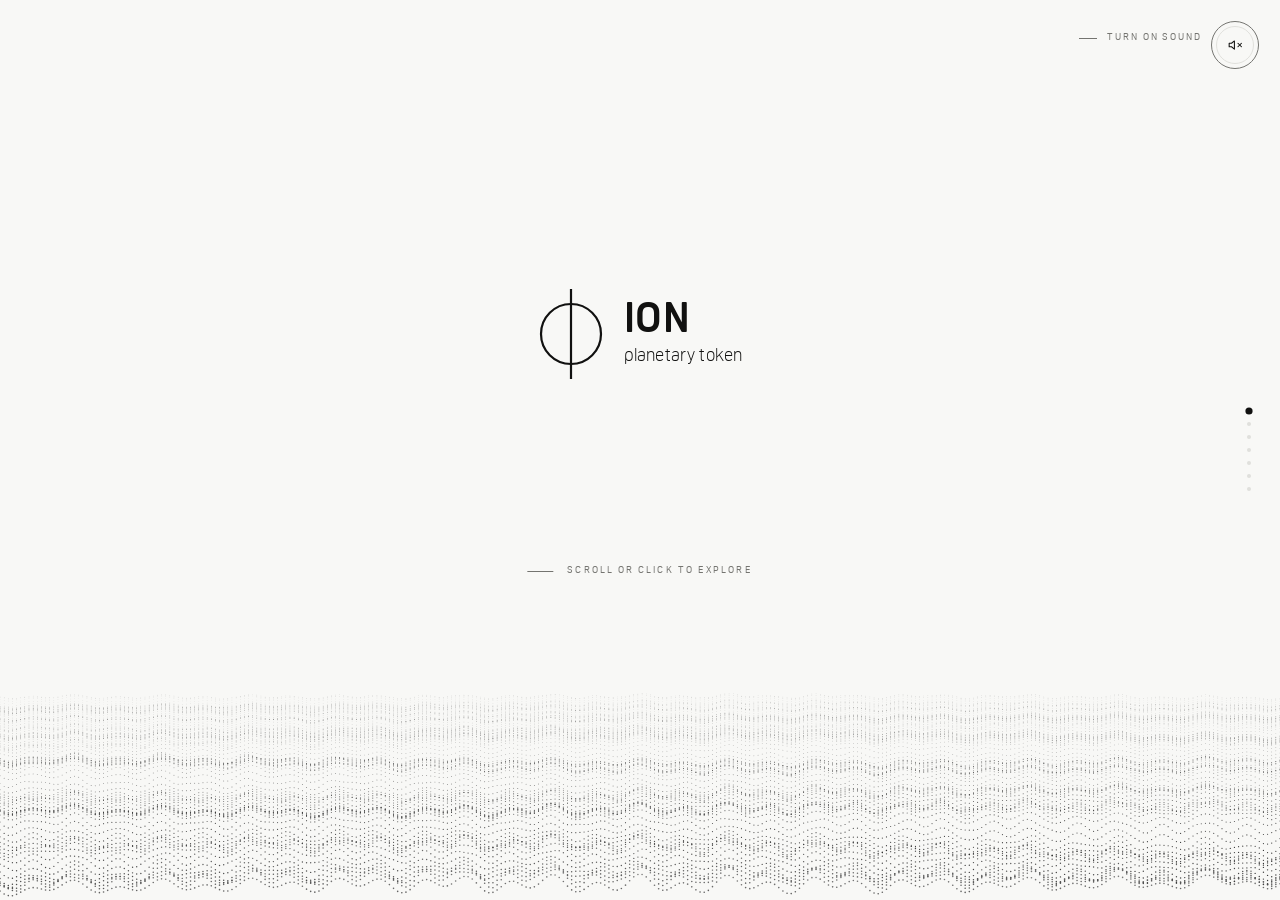
==== index.html @ 1d1debde "Initial commit: ION planetary token digital experience" ====
<!DOCTYPE html>
<html lang="en">
<head>
<meta charset="UTF-8">
<meta name="viewport" content="width=device-width, initial-scale=1.0">
<title>ION — Planetary Token</title>
<style>

/* ── FONTS ──────────────────────────────────────────────── */
@font-face {
  font-family: 'Oscine';
  src: url('web/oscine_lt-webfont.woff2') format('woff2'),
       url('web/oscine_lt-webfont.woff') format('woff');
  font-weight: 300; font-style: normal;
}
@font-face {
  font-family: 'Oscine';
  src: url('web/oscine_rg-webfont.woff2') format('woff2'),
       url('web/oscine_rg-webfont.woff') format('woff');
  font-weight: 400; font-style: normal;
}
@font-face {
  font-family: 'Oscine';
  src: url('web/oscine_it-webfont.woff2') format('woff2'),
       url('web/oscine_it-webfont.woff') format('woff');
  font-weight: 400; font-style: italic;
}
@font-face {
  font-family: 'Oscine';
  src: url('web/oscine_bd-webfont.woff2') format('woff2'),
       url('web/oscine_bd-webfont.woff') format('woff');
  font-weight: 700; font-style: normal;
}
@font-face {
  font-family: 'Oscine';
  src: url('web/oscine_xbd-webfont.woff2') format('woff2'),
       url('web/oscine_xbd-webfont.woff') format('woff');
  font-weight: 800; font-style: normal;
}

/* ── RESET ──────────────────────────────────────────────── */
*, *::before, *::after { box-sizing: border-box; margin: 0; padding: 0; }

/* ── TOKENS ─────────────────────────────────────────────── */
:root {
  --bg:     #F8F8F6;
  --ink:    #111110;
  --mid:    #747470;
  --faint:  #E0E0DC;
  --wave-h: 32vh;
  --pad:    clamp(20px, 6vw, 80px);
}

/* ── BASE ── no page scroll at all ─────────────────────── */
html, body {
  width: 100%; height: 100%;
  overflow: hidden;
}
body {
  font-family: 'Oscine', 'Helvetica Neue', sans-serif;
  background: var(--bg);
  color: var(--ink);
  -webkit-font-smoothing: antialiased;
}

/* ── WAVE CANVAS ────────────────────────────────────────── */
#wave-canvas {
  position: fixed;
  bottom: 0; left: 0;
  width: 100%; height: var(--wave-h);
  pointer-events: none;
  z-index: 20;
  -webkit-mask-image: linear-gradient(to bottom, transparent 0%, black 22%);
  mask-image: linear-gradient(to bottom, transparent 0%, black 22%);
}

/* ── SLIDES ──────────────────────────────────────────────────────── */
/* All slides stacked full-screen. Content centred. */
.slide {
  position: fixed;
  inset: 0;
  display: flex;
  flex-direction: column;
  justify-content: center;
  align-items: center;       /* centre blocks horizontally */
  text-align: left;
  padding: 80px var(--pad) calc(var(--wave-h) + 24px) var(--pad);
  opacity: 0;
  visibility: hidden;
  transition: opacity .65s ease, visibility 0s .65s;
  pointer-events: none;
  z-index: 5;
}
.slide.active {
  opacity: 1;
  visibility: visible;
  transition: opacity .65s ease, visibility 0s 0s;
  pointer-events: auto;
}

/* ── SPLASH ──────────────────────────────────────────────────────── */
.logo-wrap {
  display: flex; align-items: center; gap: 20px;
}
.logo-wrap svg { width: 66px; height: 90px; flex-shrink: 0; display: block; }
.logo-ion      { font-size: 42px; font-weight: 700; letter-spacing: .02em; line-height: 1; text-align: left; }
.logo-tag      { font-size: 18px; font-weight: 300; letter-spacing: .01em; margin-top: 4px; text-align: left; }

/* Scroll cue — centred, device-aware text via CSS */
.scroll-cue {
  position: absolute;
  bottom: calc(var(--wave-h) + 36px);
  left: 50%;
  transform: translateX(-50%);
  display: flex; align-items: center; gap: 14px;
  font-size: 9.5px; letter-spacing: .22em; text-transform: uppercase;
  color: var(--mid);
  white-space: nowrap;
  opacity: 0;
  animation: fadein .7s ease forwards 1.6s;
}
.cue-line {
  display: inline-block;
  width: 26px; height: 1px; background: var(--mid);
  transform-origin: left; transform: scaleX(0);
  animation: grow .5s ease forwards 2s;
}
/* Default: mouse / trackpad */
.cue-text::after  { content: 'Scroll or click to explore'; }
/* Touch device */
@media (pointer: coarse) {
  .cue-text::after { content: 'Scroll or tap to explore'; }
}

/* ── SECTION CONTENT ──────────────────────────────────────────── */
.lbl {
  font-size: 9.5px; font-weight: 400;
  letter-spacing: .23em; text-transform: uppercase;
  color: var(--mid);
  margin-bottom: 22px;
}
h1.hdl {
  font-size: clamp(28px, 3.8vw, 54px);
  font-weight: 700;
  line-height: 1.12;
  letter-spacing: -.025em;
  max-width: 560px;
  text-align: center;
}
.txt {
  font-size: clamp(15.5px, 1.3vw, 18px);
  font-weight: 300;
  line-height: 1.74;
  max-width: 560px;
  color: #2B2B29;
}
.txt p + p { margin-top: 1.1em; }

/* ── CLOSING ──────────────────────────────────────────────────────── */
#closing { /* inherits centred from .slide */ }

.qte {
  font-size: clamp(16px, 1.85vw, 23px);
  font-weight: 400; font-style: italic;
  line-height: 1.68;
  max-width: 640px;
  text-align: center;
}
.foot {
  margin-top: 48px;
  font-size: 11.5px; letter-spacing: .1em;
  color: var(--mid);
  display: flex; align-items: center; gap: 18px;
}
.foot a         { color: var(--mid); text-decoration: none; transition: color .2s; }
.foot a:hover   { color: var(--ink); }
.foot-sep       { color: var(--faint); }

/* ── FIXED SECTION LABEL ────────────────────────────────── */
#slide-label {
  position: fixed;
  top: 56px;
  left: 50%;
  transform: translateX(-50%);
  z-index: 100;
  font-size: 9.5px;
  font-weight: 400;
  letter-spacing: .23em;
  text-transform: uppercase;
  color: var(--mid);
  pointer-events: none;
  white-space: nowrap;
  transition: opacity .25s ease;
}

/* ── SOUND HINT (splash slide only) ─────────────────────── */
#sound-hint {
  position: fixed;
  top: 33px;         /* vertically centred on the 38px button at top:26px */
  right: 78px;       /* 26 margin + 38 button + 14 gap */
  z-index: 199;
  display: flex; align-items: center; gap: 10px;
  font-size: 9.5px; letter-spacing: .20em; text-transform: uppercase;
  color: var(--mid);
  white-space: nowrap;
  opacity: 0;
  transition: opacity .5s ease;
  pointer-events: none;
}
#sound-hint.show { opacity: 1; }
.sh-line {
  display: inline-block;
  width: 18px; height: 1px;
  background: currentColor; flex-shrink: 0;
}

/* ── SOUND BUTTON ───────────────────────────────────────── */
#snd-btn {
  position: fixed;
  top: 26px; right: 26px;
  z-index: 200;
  width: 38px; height: 38px;
  border-radius: 50%;
  border: 1px solid var(--faint);
  background: var(--bg);
  color: var(--ink);
  cursor: pointer;
  display: flex; align-items: center; justify-content: center;
  transition: border-color .2s, background .2s, color .2s;
  padding: 0;
}
#snd-btn:hover   { border-color: var(--ink); }
#snd-btn.playing { background: var(--ink); border-color: var(--ink); color: var(--bg); }
#snd-btn svg     { width: 14px; height: 14px; display: block; }

/* Pulsing ring shown while sound hasn’t been started yet */
#snd-btn.prompt::after {
  content: '';
  position: absolute;
  inset: -6px;
  border-radius: 50%;
  border: 1px solid var(--mid);
  animation: pulse-ring 1.8s ease-out infinite;
  pointer-events: none;
}

/* ── NAV DOTS ───────────────────────────────────────────── */
#nav-dots {
  position: fixed;
  right: 29px; top: 50%;
  transform: translateY(-50%);
  z-index: 200;
  display: flex; flex-direction: column; gap: 9px;
}
.nd {
  width: 4px; height: 4px;
  border-radius: 50%;
  background: var(--faint);
  border: none; padding: 0;
  cursor: pointer;
  transition: background .25s, transform .25s;
}
.nd.on { background: var(--ink); transform: scale(1.8); }

/* ── KEYFRAMES ──────────────────────────────────────────── */
@keyframes fadein {
  from { opacity: 0; }
  to   { opacity: 1; }
}
@keyframes grow {
  from { transform: scaleX(0); }
  to   { transform: scaleX(1); }
}
@keyframes pulse-ring {
  0%   { transform: scale(1);   opacity: .5; }
  100% { transform: scale(1.9); opacity: 0;  }
}

button:focus-visible { outline: 2px solid var(--ink); outline-offset: 3px; }

@media (prefers-reduced-motion: reduce) {
  *, *::before, *::after {
    animation-duration: .01ms !important;
    transition-duration: .01ms !important;
  }
}

/* ── TABLET (≤ 1024px) ──────────────────────────────────── */
@media (max-width: 1024px) {
  :root { --pad: max(32px, 5vw); }
}

/* ── MOBILE PORTRAIT (≤ 600px) ─────────────────────────── */
@media (max-width: 600px) {
  :root {
    --wave-h: 28vh;
    --pad: 24px;
  }

  /* Slide padding: less top, wave gap already handled by --wave-h */
  .slide { padding-top: 64px; }

  /* Logo: compact */
  .logo-wrap     { gap: 14px; }
  .logo-wrap svg { width: 46px; height: 62px; }
  .logo-ion      { font-size: 30px; }
  .logo-tag      { font-size: 14px; margin-top: 2px; }

  /* Label: sit just below status bar zone */
  #slide-label { top: 42px; }

  /* Sound button: tighter corner */
  #snd-btn { top: 16px; right: 16px; width: 34px; height: 34px; }
  #snd-btn svg { width: 12px; height: 12px; }
  #sound-hint { top: 23px; right: 64px; font-size: 8.5px; }

  /* Nav dots: smaller visuals, larger tap targets via padding */
  #nav-dots { right: 12px; gap: 10px; }
  .nd {
    width: 3px; height: 3px;
    padding: 10px;                 /* 23×23px tap area */
    background-clip: content-box;  /* colour only fills the 3px core */
    box-sizing: content-box;
  }
  .nd.on { transform: scale(2.2); }

  /* Scroll cue */
  .scroll-cue { bottom: calc(var(--wave-h) + 20px); font-size: 8.5px; }

  /* Content widths: let text fill the screen */
  h1.hdl { max-width: 100%; font-size: clamp(24px, 7vw, 36px); }
  .txt   { max-width: 100%; font-size: clamp(15px, 4vw, 17px); }
  .qte   { max-width: 100%; font-size: clamp(15px, 4vw, 18px); }

  /* Footer: wrap gracefully */
  .foot { flex-wrap: wrap; gap: 10px; margin-top: 28px; font-size: 11px; }
}

/* ── LANDSCAPE / SHORT SCREENS (≤ 500px tall) ───────────── */
@media (max-height: 500px) {
  :root { --wave-h: 22vh; }

  .slide {
    padding-top: 40px;
    padding-bottom: calc(var(--wave-h) + 12px);
  }

  #slide-label { top: 12px; }
  #snd-btn     { top: 8px; right: 12px; width: 30px; height: 30px; }
  #snd-btn svg { width: 11px; height: 11px; }
  #sound-hint  { top: 10px; right: 54px; font-size: 8px; }
  #nav-dots    { right: 10px; gap: 8px; }

  .logo-wrap svg { width: 32px; height: 44px; }
  .logo-ion      { font-size: 24px; }
  .logo-tag      { font-size: 12px; }

  h1.hdl { font-size: clamp(20px, 4vh, 32px); }
  .txt   { font-size: clamp(13px, 2.5vh, 16px); line-height: 1.55; }
  .txt p + p { margin-top: .7em; }

  .scroll-cue { bottom: calc(var(--wave-h) + 10px); }
  .foot       { margin-top: 14px; }
}

</style>
</head>
<body>

<!-- WAVE -->
<canvas id="wave-canvas" aria-hidden="true"></canvas>

<!-- no <audio> element needed — loaded via XHR into AudioBuffer for gapless loop -->

<!-- SOUND BUTTON -->
<button id="snd-btn" aria-label="Toggle sound" title="Sound">
  <svg id="ico-off" xmlns="http://www.w3.org/2000/svg" viewBox="0 0 24 24"
       fill="none" stroke="currentColor" stroke-width="1.8"
       stroke-linecap="round" stroke-linejoin="round">
    <polygon points="11 5 6 9 2 9 2 15 6 15 11 19 11 5"/>
    <line x1="23" y1="9" x2="17" y2="15"/>
    <line x1="17" y1="9" x2="23" y2="15"/>
  </svg>
  <svg id="ico-on" style="display:none" xmlns="http://www.w3.org/2000/svg" viewBox="0 0 24 24"
       fill="none" stroke="currentColor" stroke-width="1.8"
       stroke-linecap="round" stroke-linejoin="round">
    <polygon points="11 5 6 9 2 9 2 15 6 15 11 19 11 5"/>
    <path d="M15.54 8.46a5 5 0 0 1 0 7.07"/>
    <path d="M19.07 4.93a10 10 0 0 1 0 14.14"/>
  </svg>
</button>

<!-- SOUND HINT -->
<div id="sound-hint" aria-hidden="true">
  <span class="sh-line"></span>Turn on sound
</div>

<!-- NAV DOTS -->
<nav id="nav-dots" aria-label="Slide navigation"></nav>

<!-- FIXED SECTION LABEL — always same position, text updated by JS -->
<div id="slide-label"></div>

<!-- ══════════════════════════════════════════
     SLIDES — all fixed, stacked, fade in/out
══════════════════════════════════════════ -->

<!-- 0: Splash -->
<section id="splash" class="slide">
  <div class="logo-wrap">
    <svg viewBox="0 0 66 90" fill="none" xmlns="http://www.w3.org/2000/svg">
      <line x1="33" y1="0" x2="33" y2="90" stroke="#111110" stroke-width="2.2"/>
      <circle cx="33" cy="45" r="30" stroke="#111110" stroke-width="2.2"/>
    </svg>
    <div>
      <div class="logo-ion">ION</div>
      <div class="logo-tag">planetary token</div>
    </div>
  </div>
  <div class="scroll-cue">
    <span class="cue-line"></span>
    <span class="cue-text"></span>
  </div>
</section>

<!-- 1: How -->
<section class="slide">
  <h1 class="hdl">ION and The Works will<br>transform the flow of money.</h1>
</section>

<!-- 2: The Problem -->
<section class="slide">
  <div class="txt">
    <p>Money is a system for directing economic activity. Banks create money used by companies through credit. Companies use that capital to grow and generate returns for shareholders.</p>
    <p>This creates a structural problem. Financial return can be measured directly, while the impact on nature often cannot. Capital flows towards activities that create financial value while damaging biodiversity, resources, soil, water and human wellbeing.</p>
  </div>
</section>

<!-- 3: The Answer -->
<section class="slide">
  <div class="txt">
    <p>The answer is to change where money flows. This is where ION comes in.</p>
    <p>ION can best be perceived as a bank account within the Nature Banking principle. It allows capital to grow according to a natural growth curve while supporting human wellbeing, nature and beyond through direct investment in the products and services of The Works.</p>
    <p>The Works develops technologies, products and services that are fully aligned with human wellbeing, nature and beyond. The Works remains focused on research and development and works with aligned production and distribution partners to bring its innovations into the world.</p>
    <p>The returns generated by these activities flow back to the ION holder, further product development and the guardians of nature. In this way, capital does not simply seek financial return. It flows forward on behalf of future generations.</p>
  </div>
</section>

<!-- 4: ION vs Bank -->
<section class="slide">
  <div class="txt">
    <p>An ION account can exist perfectly well next to a regular bank account. They serve different purposes. A regular bank account connects you to the conventional economy, where capital can support activities with negative effects on human wellbeing, nature and beyond. An ION account connects you to an economy designed to create positive effects.</p>
  </div>
</section>

<!-- 5: Natural Use -->
<section class="slide">
  <div class="txt">
    <p>The most natural use of ION is for the part of your capital that can be patient. Instead of needing that capital to remain immediately available, it can be placed on an ION account and allowed to grow according to its natural growth curve while supporting human wellbeing, nature and beyond.</p>
  </div>
</section>

<!-- 6: Closing -->
<section id="closing" class="slide">
  <p class="qte">In this system, ION carries the financial flow. The Works develops what comes next. Production and distribution partners bring innovations into the world. The returns flow back into the system, allowing capital to keep moving forward.</p>
  <div class="foot">
    <a href="https://www.ION.fund" target="_blank" rel="noopener">www.ION.fund</a>
    <span class="foot-sep">·</span>
    <a href="https://www.theworks.info" target="_blank" rel="noopener">www.theworks.info</a>
  </div>
</section>

<script>
/* ════════════════════════════════════════════════
   WAVE — dense 3D grid + Faraday standing-wave modes
   Modes are driven by 4 live audio frequency bands.
   When sound is off the surface is static.
════════════════════════════════════════════════ */
;(function () {
  var canvas = document.getElementById('wave-canvas');
  var ctx    = canvas.getContext('2d');
  var W = 0, H = 0;
  var worldW, worldD, focalLen, camY, hY, wAmp;

  function resize() {
    var dpr  = window.devicePixelRatio || 1;
    var rect = canvas.getBoundingClientRect();
    W = canvas.width  = rect.width  * dpr;
    H = canvas.height = rect.height * dpr;
    hY       = H * 0.055;
    camY     = H - hY;
    focalLen = H * 0.82;
    worldD   = focalLen * 2.8;
    worldW   = W * 1.15;
    wAmp     = H * 0.10;
  }
  resize();
  window.addEventListener('resize', function () { resize(); if (!running) drawFrame(); });

  // Dense grid — same column count every row; perspective handles compression.
  var COLS = 310;
  var ROWS = 105;

  // Faraday band amplitudes — driven by time, not audio.
  // Each band oscillates at a different rate so the four standing-wave
  // modes naturally phase in and out, producing ever-changing patterns.
  var bands = [0, 0, 0, 0];

  function updateBands(t) {
    bands[0] = 0.48 + 0.30 * Math.sin(t * 0.27);
    bands[1] = 0.40 + 0.28 * Math.sin(t * 0.43 + 1.6);
    bands[2] = 0.32 + 0.22 * Math.cos(t * 0.61 + 3.1);
    bands[3] = 0.20 + 0.15 * Math.sin(t * 0.89 + 0.8);
  }

  // Faraday standing-wave surface
  // Base slow wave gives a beautiful frozen shape when paused.
  // Modes 1-4 are driven by audio bands and create standing-wave patterns.
  function wShape(wx, wz, t) {
    var kx = Math.PI * 3.2 / worldW;
    var kz = Math.PI * 9.0 / worldD;

    // Base — gentle travelling wave always present when running
    var base =
      Math.sin(wz*kz*1.0  + wx*kx*0.28 + t*0.65) * 0.20 +
      Math.sin(wz*kz*0.55 - wx*kx*0.52 + t*0.48) * 0.14 +
      Math.cos(wz*kz*0.38 + wx*kx*0.18 + t*0.60) * 0.08;

    // Spatial base for Faraday modes (scale to world coords)
    var kF = Math.PI * 5.5 / Math.min(worldW, worldD);

    // Mode 1 — parallel ridges running across Z (driven by sub-bass)
    var m1 = bands[0] * 0.60 *
      (Math.cos(kF * 2.2 * wz) + Math.cos(kF * 2.2 * wx) * 0.45) *
      Math.cos(t * 1.25);

    // Mode 2 — diagonal standing wave, 45° rotated (driven by low-mid)
    var kD = kF * 3.4 * 0.7071;
    var m2 = bands[1] * 0.50 *
      Math.cos(kD * (wx + wz)) *
      Math.cos(kD * (wx - wz)) *
      Math.cos(t * 2.15);

    // Mode 3 — hexagonal-ish 3-wave superposition (driven by high-mid)
    var kH = kF * 5.0;
    var m3 = bands[2] * 0.38 * (
      Math.cos(kH * wx) * Math.cos(kH * wz * 0.866) +
      Math.cos(kH * (wx * 0.5 + wz * 0.866)) * 0.5
    ) * Math.cos(t * 3.40);

    // Mode 4 — fine ripple, transient high-freq bursts (driven by high)
    var m4 = bands[3] * 0.28 *
      Math.sin(kF * 7.5 * wx) * Math.sin(kF * 7.5 * wz) *
      Math.cos(t * 5.20);

    return base + m1 + m2 + m3 + m4;
  }

  // Pause/resume time tracking
  var running  = false;
  var accum    = 0;
  var runStart = null;
  var rafId    = null;

  function currentT() {
    return accum + (running && runStart ? (performance.now() - runStart) / 1000 : 0);
  }

  function drawFrame() {
    var t = currentT();
    updateBands(t);          // time-driven Faraday amplitudes
    var dpr = window.devicePixelRatio || 1;
    ctx.clearRect(0, 0, W, H);

    for (var row = 0; row < ROWS; row++) {
      var worldZ = (1 - row / (ROWS - 1)) * worldD;
      var scale  = focalLen / (focalLen + worldZ);
      var dotR   = Math.max(0.16 * dpr, scale * 0.80 * dpr);

      for (var col = 0; col < COLS; col++) {
        var waveX  = (col / (COLS - 1) - 0.5) * worldW;  // wave-space X (for wave fn)
        var wv     = wShape(waveX, worldZ, t);
        var worldY = wAmp * wv;
        var sx     = (col / (COLS - 1)) * W;               // full-width: no X perspective
        var sy     = hY + (camY - worldY) * scale;

        if (sx < -dotR || sx > W + dotR) continue;
        if (sy < -dotR || sy > H + dotR) continue;

        var bright    = Math.round(8 + ((wv + 1) * 0.5) * 108);
        var depthFade = Math.min(1, scale * 1.7);
        var alpha     = Math.max(0, depthFade * 0.88);

        ctx.beginPath();
        ctx.arc(sx, sy, dotR, 0, 6.2832);
        ctx.fillStyle = 'rgba(' + bright + ',' + bright + ',' + bright + ',' + alpha + ')';
        ctx.fill();
      }
    }

    if (running) rafId = requestAnimationFrame(drawFrame);
  }

  // Static frame on load
  drawFrame();

  window.__ionWaveResume = function () {
    if (running) return;
    running  = true;
    runStart = performance.now();
    rafId    = requestAnimationFrame(drawFrame);
  };

  window.__ionWavePause = function () {
    if (!running) return;
    accum   += (performance.now() - (runStart || performance.now())) / 1000;
    runStart = null;
    running  = false;
    if (rafId) { cancelAnimationFrame(rafId); rafId = null; }
  };
}());


/* ════════════════════════════════════════════════
   AUDIO — plain HTML5, no Web Audio API
════════════════════════════════════════════════ */
;(function () {
  var btn    = document.getElementById('snd-btn');
  var icoOff = document.getElementById('ico-off');
  var icoOn  = document.getElementById('ico-on');

  var el = document.createElement('audio');
  el.src     = 'audio/bubbling.mp3';
  el.loop    = true;
  el.preload = 'auto';
  el.style.display = 'none';
  document.body.appendChild(el);

  var active = false;

  btn.addEventListener('click', function () {
    if (active) {
      el.pause();
      active = false;
      icoOn.style.display  = 'none';
      icoOff.style.display = '';
      btn.classList.remove('playing');
      if (window.__ionWavePause) window.__ionWavePause();
    } else {
      el.play()
        .then(function () {
          active = true;
          icoOff.style.display = 'none';
          icoOn.style.display  = '';
          btn.classList.add('playing');
          window.__ionSoundStarted = true;
          btn.classList.remove('prompt');
          var hint = document.getElementById('sound-hint');
          if (hint) hint.classList.remove('show');
          if (window.__ionWaveResume) window.__ionWaveResume();
        })
        .catch(function (e) { console.warn('ION audio:', e); });
    }
  });
}());


/* ════════════════════════════════════════════════
   SLIDES — wheel / touch / keyboard navigation
   No page scroll. Content fades in / out in place.
════════════════════════════════════════════════ */
;(function () {
  var slides   = Array.from(document.querySelectorAll('.slide'));
  var navEl    = document.getElementById('nav-dots');
  var labelEl  = document.getElementById('slide-label');
  var hintEl   = document.getElementById('sound-hint');
  var sndBtn   = document.getElementById('snd-btn');
  var cur      = 0;
  var locked   = false;
  var LOCK_MS  = 700;
  var hintTimer = null;

  function setSoundHint(idx) {
    clearTimeout(hintTimer);
    if (idx === 0 && !window.__ionSoundStarted) {
      // Delay so the hint appears after the slide has faded in
      hintTimer = setTimeout(function () {
        hintEl.classList.add('show');
        sndBtn.classList.add('prompt');
      }, 900);
    } else {
      hintEl.classList.remove('show');
      // Keep .prompt only if still on splash; remove otherwise
      if (idx !== 0) sndBtn.classList.remove('prompt');
    }
  }

  // Label for each slide index. Empty string = no label shown.
  var LABELS = [
    '',                               // 0: Splash
    'How',                            // 1
    'The Problem',                    // 2
    'The Answer',                     // 3
    'ION vs. a Regular Bank Account', // 4
    'The Most Natural Use of ION',    // 5
    ''                                // 6: Closing
  ];

  function updateLabel(idx) {
    var text = LABELS[idx] || '';
    // If label text is identical to current, skip animation
    if (labelEl.textContent === text) return;
    labelEl.style.opacity = '0';
    setTimeout(function () {
      labelEl.textContent = text;
      labelEl.style.opacity = text ? '1' : '0';
    }, 200);
  }

  /* Build nav dots */
  slides.forEach(function (_, i) {
    var d = document.createElement('button');
    d.className = 'nd';
    d.setAttribute('aria-label', 'Slide ' + (i + 1));
    d.addEventListener('click', function () { go(i); });
    navEl.appendChild(d);
  });
  var dots = Array.from(navEl.querySelectorAll('.nd'));

  function updateDots() {
    dots.forEach(function (d, i) { d.classList.toggle('on', i === cur); });
  }

  function go(idx) {
    if (locked) return;
    // Wrap around at both ends
    if (idx >= slides.length) idx = 0;
    if (idx < 0) idx = slides.length - 1;
    if (idx === cur) return;

    locked = true;
    slides[cur].classList.remove('active');
    cur = idx;
    slides[cur].classList.add('active');
    updateDots();
    updateLabel(idx);
    setSoundHint(idx);
    setTimeout(function () { locked = false; }, LOCK_MS);
  }

  /* Show first slide */
  slides[0].classList.add('active');
  updateDots();
  updateLabel(0);
  setSoundHint(0);

  /* ── Click / Tap anywhere to advance ── */
  document.addEventListener('click', function (e) {
    // Let buttons (sound, nav dots) and links handle themselves
    if (e.target.closest('button, a')) return;
    go(cur + 1);
  });

  /* ── Wheel ── */
  window.addEventListener('wheel', function (e) {
    if (e.deltaY > 20)       go(cur + 1);
    else if (e.deltaY < -20) go(cur - 1);
  }, { passive: true });

  /* ── Keyboard ── */
  window.addEventListener('keydown', function (e) {
    if (e.key === 'ArrowDown' || e.key === 'ArrowRight' || e.key === 'PageDown') go(cur + 1);
    if (e.key === 'ArrowUp'   || e.key === 'ArrowLeft'  || e.key === 'PageUp')   go(cur - 1);
  });

  /* ── Touch ── */
  var ty0 = 0;
  window.addEventListener('touchstart', function (e) {
    ty0 = e.touches[0].clientY;
  }, { passive: true });
  window.addEventListener('touchend', function (e) {
    var d = ty0 - e.changedTouches[0].clientY;
    if (d > 40)       go(cur + 1);
    else if (d < -40) go(cur - 1);
  }, { passive: true });
}());
</script>
</body>
</html>
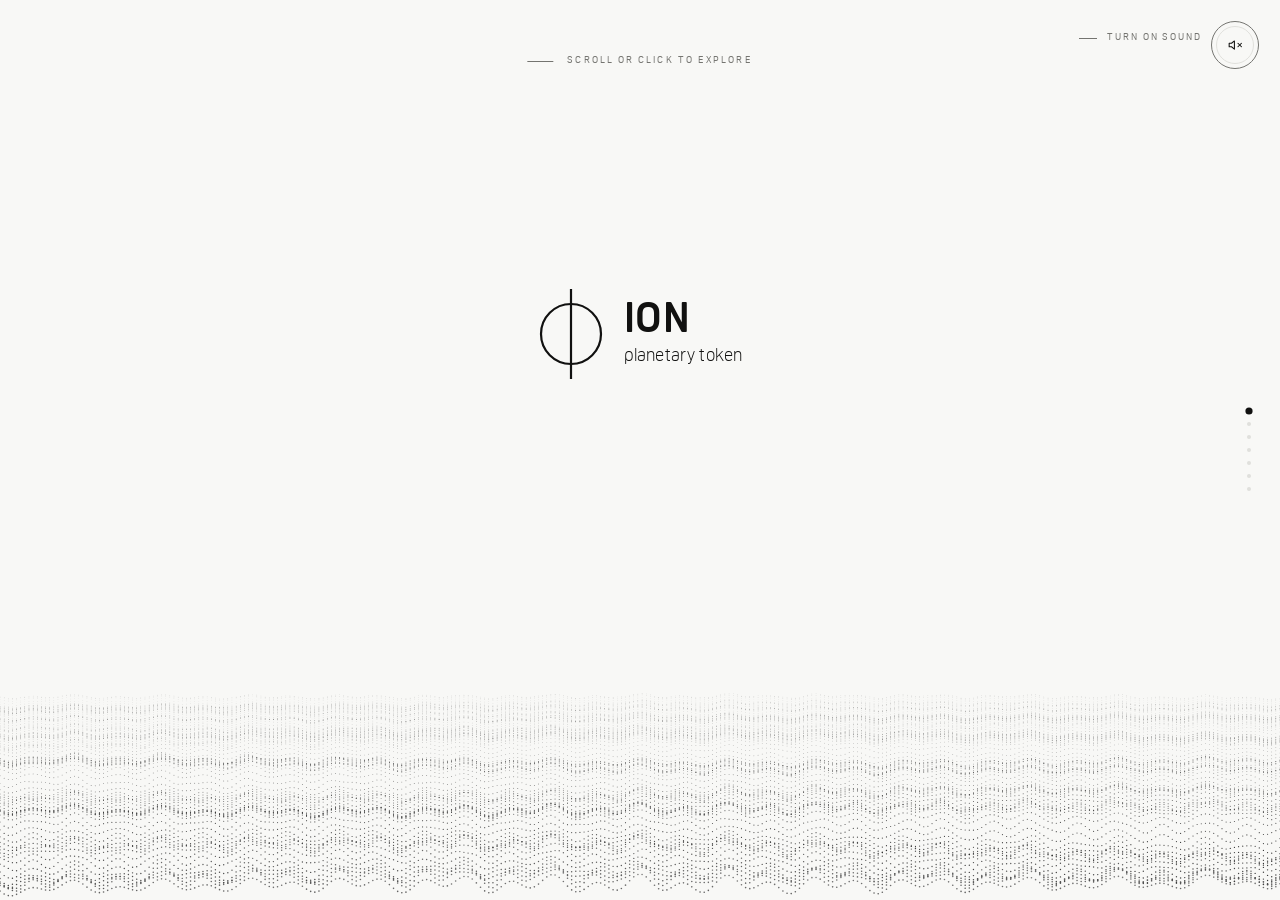
==== commit 5281ebe2: "Readability fixes: scroll cue to label position, remove forced headline break, body text margin" ====
--- a/index.html
+++ b/index.html
@@ -83,7 +83,7 @@
   flex-direction: column;
   justify-content: center;
   align-items: center;       /* centre blocks horizontally */
-  text-align: left;
+  text-align: center;
   padding: 80px var(--pad) calc(var(--wave-h) + 24px) var(--pad);
   opacity: 0;
   visibility: hidden;
@@ -106,10 +106,10 @@
 .logo-ion      { font-size: 42px; font-weight: 700; letter-spacing: .02em; line-height: 1; text-align: left; }
 .logo-tag      { font-size: 18px; font-weight: 300; letter-spacing: .01em; margin-top: 4px; text-align: left; }
 
-/* Scroll cue — centred, device-aware text via CSS */
+/* Scroll cue — fixed at same position as section labels */
 .scroll-cue {
-  position: absolute;
-  bottom: calc(var(--wave-h) + 36px);
+  position: fixed;
+  top: 56px;
   left: 50%;
   transform: translateX(-50%);
   display: flex; align-items: center; gap: 14px;
@@ -153,6 +153,7 @@
   line-height: 1.74;
   max-width: 560px;
   color: #2B2B29;
+  margin-top: 8px;
 }
 .txt p + p { margin-top: 1.1em; }
 
@@ -425,7 +426,7 @@
 
 <!-- 1: How -->
 <section class="slide">
-  <h1 class="hdl">ION and The Works will<br>transform the flow of money.</h1>
+  <h1 class="hdl">ION and The Works will transform the flow of money.</h1>
 </section>
 
 <!-- 2: The Problem -->
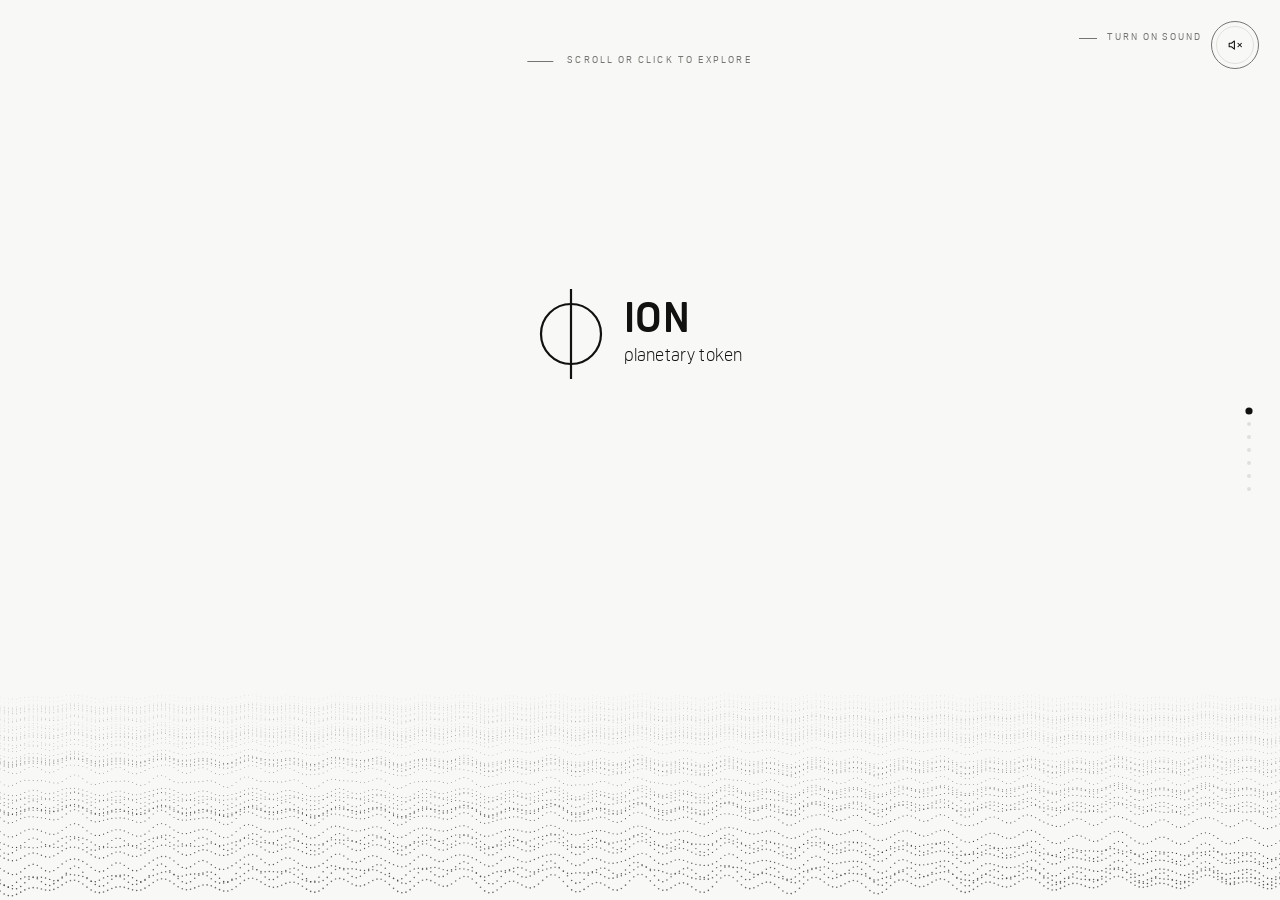
==== commit e793dd90: "Mobile fixes: hide nav dots, dynamic wave grid density" ====
--- a/index.html
+++ b/index.html
@@ -315,15 +315,8 @@
   #snd-btn svg { width: 12px; height: 12px; }
   #sound-hint { top: 23px; right: 64px; font-size: 8.5px; }
 
-  /* Nav dots: smaller visuals, larger tap targets via padding */
-  #nav-dots { right: 12px; gap: 10px; }
-  .nd {
-    width: 3px; height: 3px;
-    padding: 10px;                 /* 23×23px tap area */
-    background-clip: content-box;  /* colour only fills the 3px core */
-    box-sizing: content-box;
-  }
-  .nd.on { transform: scale(2.2); }
+  /* Nav dots: hidden on mobile — swipe is the interaction */
+  #nav-dots { display: none; }
 
   /* Scroll cue */
   .scroll-cue { bottom: calc(var(--wave-h) + 20px); font-size: 8.5px; }
@@ -350,7 +343,7 @@
   #snd-btn     { top: 8px; right: 12px; width: 30px; height: 30px; }
   #snd-btn svg { width: 11px; height: 11px; }
   #sound-hint  { top: 10px; right: 54px; font-size: 8px; }
-  #nav-dots    { right: 10px; gap: 8px; }
+  #nav-dots    { display: none; }
 
   .logo-wrap svg { width: 32px; height: 44px; }
   .logo-ion      { font-size: 24px; }
@@ -482,6 +475,8 @@
   var ctx    = canvas.getContext('2d');
   var W = 0, H = 0;
   var worldW, worldD, focalLen, camY, hY, wAmp;
+  var COLS = 310;
+  var ROWS = 105;
 
   function resize() {
     var dpr  = window.devicePixelRatio || 1;
@@ -494,13 +489,15 @@
     worldD   = focalLen * 2.8;
     worldW   = W * 1.15;
     wAmp     = H * 0.10;
+    // Scale grid density to CSS screen size so dots never merge into lines.
+    // Target ~4 CSS px between dot centres on any device.
+    var cssW = rect.width;
+    var cssH = rect.height;
+    COLS = Math.max(50,  Math.min(310, Math.round(cssW / 4)));
+    ROWS = Math.max(30,  Math.min(105, Math.round(cssH / 5)));
   }
   resize();
   window.addEventListener('resize', function () { resize(); if (!running) drawFrame(); });
-
-  // Dense grid — same column count every row; perspective handles compression.
-  var COLS = 310;
-  var ROWS = 105;
 
   // Faraday band amplitudes — driven by time, not audio.
   // Each band oscillates at a different rate so the four standing-wave
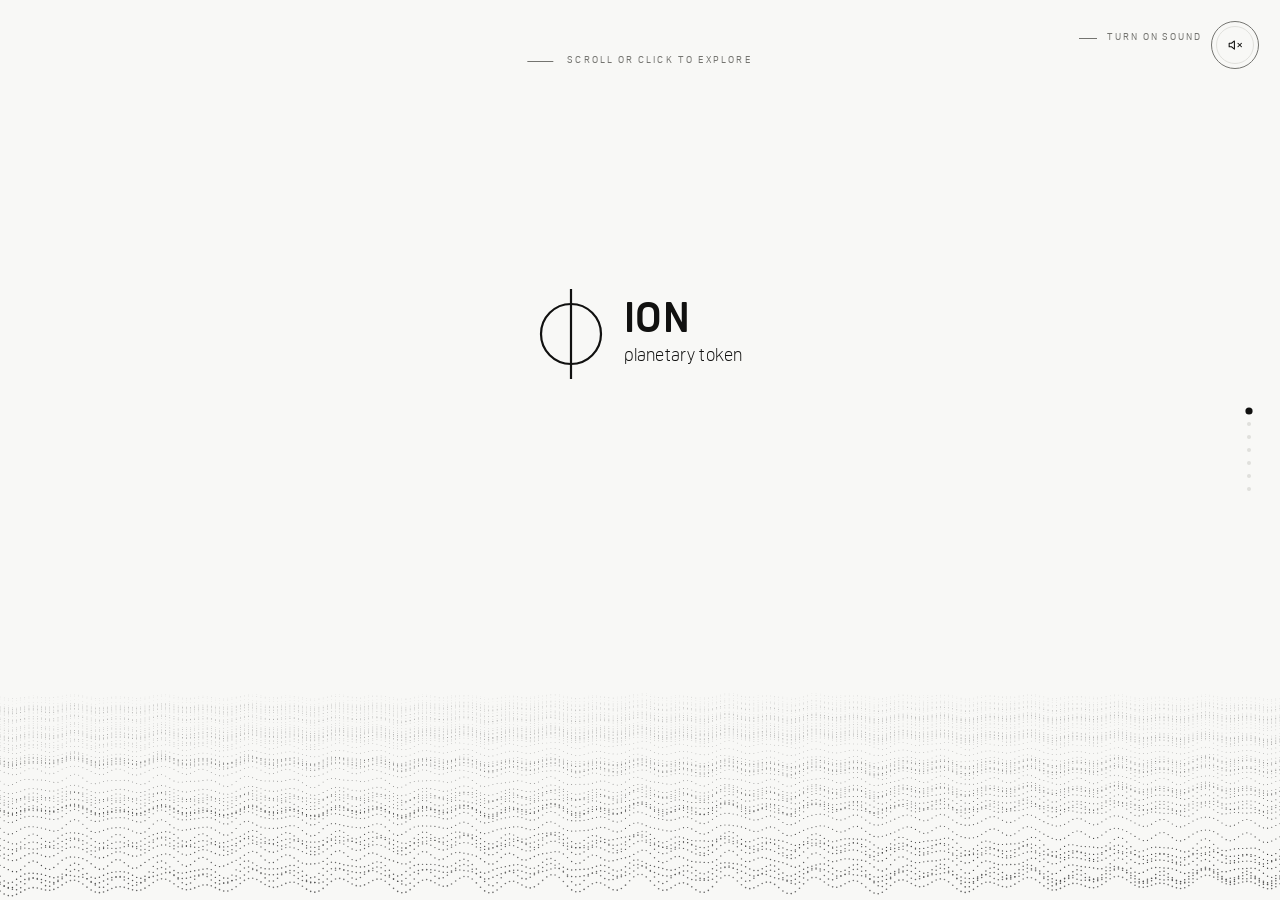
==== commit 02a9b9aa: "Mobile: tighter line-height for Answer slide, denser wave grid" ====
--- a/index.html
+++ b/index.html
@@ -323,7 +323,8 @@
 
   /* Content widths: let text fill the screen */
   h1.hdl { max-width: 100%; font-size: clamp(24px, 7vw, 36px); }
-  .txt   { max-width: 100%; font-size: clamp(15px, 4vw, 17px); }
+  .txt   { max-width: 100%; font-size: clamp(14px, 3.8vw, 16px); line-height: 1.5; }
+  .txt p + p { margin-top: .8em; }
   .qte   { max-width: 100%; font-size: clamp(15px, 4vw, 18px); }
 
   /* Footer: wrap gracefully */
@@ -490,11 +491,11 @@
     worldW   = W * 1.15;
     wAmp     = H * 0.10;
     // Scale grid density to CSS screen size so dots never merge into lines.
-    // Target ~4 CSS px between dot centres on any device.
+    // Divisor controls spacing: smaller = denser. 3/4 gives visible dots on mobile.
     var cssW = rect.width;
     var cssH = rect.height;
-    COLS = Math.max(50,  Math.min(310, Math.round(cssW / 4)));
-    ROWS = Math.max(30,  Math.min(105, Math.round(cssH / 5)));
+    COLS = Math.max(60,  Math.min(310, Math.round(cssW / 3)));
+    ROWS = Math.max(35,  Math.min(105, Math.round(cssH / 4)));
   }
   resize();
   window.addEventListener('resize', function () { resize(); if (!running) drawFrame(); });
